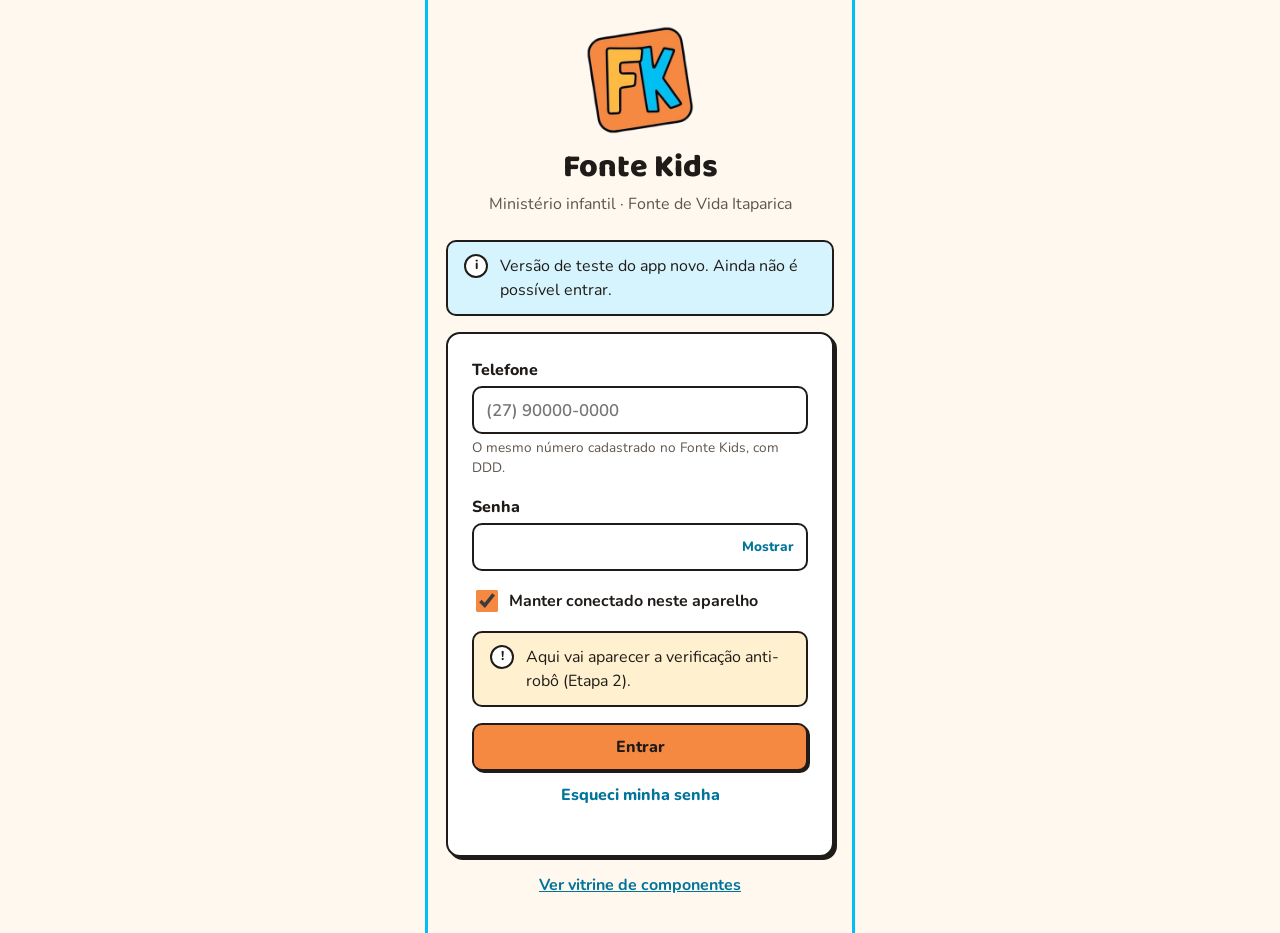
==== app/index.html @ 0ccd860a "Fase 10 etapa 1: esqueleto do app novo (visual da logo, navegação, vitrine, tela de entrar só visual" ====
<!doctype html>
<html lang="pt-BR">
<head>
  <meta charset="utf-8">
  <meta name="viewport" content="width=device-width, initial-scale=1, viewport-fit=cover">
  <!-- Segurança: o app só fala com o próprio endereço, o Supabase, o Cloudinary
       (fotos) e o captcha da Cloudflare. Nada de scripts de terceiros. -->
  <meta http-equiv="Content-Security-Policy" content="default-src 'self'; script-src 'self' https://challenges.cloudflare.com; style-src 'self'; font-src 'self'; img-src 'self' data: blob: https://res.cloudinary.com; connect-src 'self' https://pnujayydfuimfhcgrxjo.supabase.co wss://pnujayydfuimfhcgrxjo.supabase.co; frame-src https://challenges.cloudflare.com; object-src 'none'; base-uri 'self'; form-action 'self'">
  <meta name="referrer" content="no-referrer">
  <meta name="robots" content="noindex, nofollow">
  <meta name="theme-color" content="#f58941">
  <title>Fonte Kids</title>
  <link rel="icon" type="image/png" href="img/logo.png">
  <link rel="apple-touch-icon" href="img/logo.png">
  <link rel="preload" href="fonts/nunito-latin-400-normal.woff2" as="font" type="font/woff2" crossorigin>
  <link rel="preload" href="fonts/baloo-2-latin-800-normal.woff2" as="font" type="font/woff2" crossorigin>
  <link rel="stylesheet" href="css/tema.css">
  <link rel="stylesheet" href="css/componentes.css">
  <script src="vendor/supabase-2.118.0.js" defer></script>
  <script type="module" src="js/app.js"></script>
</head>
<body>
  <div id="app">
    <div class="carregando" role="status"><span class="girando" aria-hidden="true"></span>Carregando…</div>
  </div>
  <noscript><p class="centro">O Fonte Kids precisa do JavaScript ligado no navegador.</p></noscript>
</body>
</html>
---- app/css/tema.css ----
/* =====================================================================
   Fonte Kids – tema (cores, fontes, espaçamentos)
   Paleta tirada da logo: laranja, amarelo, azul e contorno escuro.
   Fontes servidas pelo próprio app (sem Google Fonts: nenhum dado de
   acesso vai para terceiros).
   ===================================================================== */
@font-face { font-family: "Baloo 2"; font-weight: 700; font-display: swap; src: url("../fonts/baloo-2-latin-700-normal.woff2") format("woff2"); }
@font-face { font-family: "Baloo 2"; font-weight: 800; font-display: swap; src: url("../fonts/baloo-2-latin-800-normal.woff2") format("woff2"); }
@font-face { font-family: "Nunito"; font-weight: 400; font-display: swap; src: url("../fonts/nunito-latin-400-normal.woff2") format("woff2"); }
@font-face { font-family: "Nunito"; font-weight: 600; font-display: swap; src: url("../fonts/nunito-latin-600-normal.woff2") format("woff2"); }
@font-face { font-family: "Nunito"; font-weight: 700; font-display: swap; src: url("../fonts/nunito-latin-700-normal.woff2") format("woff2"); }
@font-face { font-family: "Nunito"; font-weight: 800; font-display: swap; src: url("../fonts/nunito-latin-800-normal.woff2") format("woff2"); }

:root {
  color-scheme: light;

  /* Marca (da logo) */
  --laranja: #f58941;
  --laranja-escuro: #c9621f;
  --laranja-claro: #fde3cf;
  --amarelo: #fdbb43;
  --amarelo-claro: #fff1cf;
  --azul: #00bff3;
  --azul-texto: #00749a;   /* azul com contraste para texto/links */
  --azul-claro: #d6f4fd;
  --contorno: #1f1b18;     /* traço preto da logo */

  /* Neutros */
  --fundo: #fff8ef;
  --superficie: #ffffff;
  --texto: #1f1b18;
  --texto-suave: #5e554d;
  --borda-suave: #e9ddcf;

  /* Estados */
  --sucesso: #1f8a4c;  --sucesso-claro: #dcf3e4;
  --atencao: #9a6200;  --atencao-claro: #fff1cf;
  --erro: #b3261e;     --erro-claro: #fbe1de;

  /* Tipografia */
  --fonte-titulo: "Baloo 2", "Nunito", system-ui, sans-serif;
  --fonte-texto: "Nunito", system-ui, -apple-system, "Segoe UI", sans-serif;

  /* Forma (traço de desenho, como na logo) */
  --traco: 2px solid var(--contorno);
  --raio: 14px;
  --raio-p: 10px;
  --sombra: 3px 3px 0 var(--contorno);
  --sombra-p: 2px 2px 0 var(--contorno);

  /* Espaços */
  --e1: 4px; --e2: 8px; --e3: 12px; --e4: 16px; --e5: 24px; --e6: 32px;
  --largura: 560px;
}

*, *::before, *::after { box-sizing: border-box; }
html { -webkit-text-size-adjust: 100%; }
body {
  margin: 0;
  min-height: 100dvh;
  background: var(--fundo);
  color: var(--texto);
  font-family: var(--fonte-texto);
  font-size: 16px;
  line-height: 1.5;
}
h1, h2, h3 { font-family: var(--fonte-titulo); line-height: 1.15; margin: 0 0 var(--e3); }
h1 { font-size: 1.9rem; font-weight: 800; }
h2 { font-size: 1.4rem; font-weight: 800; }
h3 { font-size: 1.15rem; font-weight: 700; }
p { margin: 0 0 var(--e3); }
a { color: var(--azul-texto); font-weight: 700; }
img { max-width: 100%; display: block; }
:focus-visible { outline: 3px solid var(--azul); outline-offset: 2px; }
.so-leitor { position: absolute; width: 1px; height: 1px; overflow: hidden; clip: rect(0 0 0 0); white-space: nowrap; }

@media (prefers-reduced-motion: reduce) {
  * { animation: none !important; transition: none !important; }
}
---- app/css/componentes.css ----
/* =====================================================================
   Fonte Kids – componentes reutilizáveis
   ===================================================================== */

/* ---------- Estrutura ---------- */
.topo {
  display: flex; align-items: center; gap: var(--e3);
  padding: var(--e3) var(--e4);
  background: var(--superficie);
  border-bottom: var(--traco);
  position: sticky; top: 0; z-index: 10;
}
.topo__logo { width: 40px; height: 40px; }
.topo__nome { font-family: var(--fonte-titulo); font-weight: 800; font-size: 1.25rem; margin: 0; }
.topo__acoes { margin-left: auto; display: flex; gap: var(--e2); }

.conteudo {
  width: 100%; max-width: var(--largura);
  margin: 0 auto;
  padding: var(--e5) var(--e4) var(--e6);
}
.rodape { text-align: center; color: var(--texto-suave); font-size: .8rem; padding: var(--e4); }

/* Tela centralizada (login, 1º acesso) */
.tela-central {
  min-height: 100dvh;
  display: flex; flex-direction: column; justify-content: center;
  padding: var(--e5) var(--e4);
  max-width: 420px; margin: 0 auto;
}
.marca { text-align: center; margin-bottom: var(--e5); }
.marca img { width: 112px; height: 112px; margin: 0 auto var(--e2); }
.marca__titulo { font-family: var(--fonte-titulo); font-weight: 800; font-size: 2rem; margin: 0; }
.marca__sub { color: var(--texto-suave); margin: 0; }

/* ---------- Cartão ---------- */
.cartao {
  background: var(--superficie);
  border: var(--traco); border-radius: var(--raio);
  box-shadow: var(--sombra);
  padding: var(--e5);
  margin-bottom: var(--e4);
}
.cartao--laranja { background: var(--laranja-claro); }
.cartao--amarelo { background: var(--amarelo-claro); }
.cartao--azul    { background: var(--azul-claro); }

/* ---------- Botões ---------- */
.botao {
  display: inline-flex; align-items: center; justify-content: center; gap: var(--e2);
  min-height: 48px; padding: 0 var(--e5);
  font: 800 1rem var(--fonte-texto);
  color: var(--contorno);
  background: var(--superficie);
  border: var(--traco); border-radius: var(--raio-p);
  box-shadow: var(--sombra-p);
  cursor: pointer; text-decoration: none;
  transition: transform .08s, box-shadow .08s;
}
.botao:hover { transform: translate(-1px, -1px); box-shadow: 3px 3px 0 var(--contorno); }
.botao:active { transform: translate(2px, 2px); box-shadow: 0 0 0 var(--contorno); }
.botao[disabled] { opacity: .55; cursor: not-allowed; transform: none; box-shadow: var(--sombra-p); }
.botao--primario   { background: var(--laranja); }
.botao--secundario { background: var(--amarelo); }
.botao--azul       { background: var(--azul); }
.botao--perigo     { background: var(--erro); color: #fff; }
.botao--texto { border-color: transparent; box-shadow: none; background: transparent; color: var(--azul-texto); padding: 0 var(--e2); }
.botao--texto:hover, .botao--texto:active { transform: none; box-shadow: none; text-decoration: underline; }
.botao--largo { width: 100%; }
.botao--pequeno { min-height: 36px; padding: 0 var(--e3); font-size: .9rem; }

/* ---------- Formulários ---------- */
.campo { display: flex; flex-direction: column; gap: var(--e1); margin-bottom: var(--e4); }
.campo__rotulo { font-weight: 800; }
.campo__ajuda { font-size: .85rem; color: var(--texto-suave); }
.campo__erro { font-size: .85rem; color: var(--erro); font-weight: 700; }
.entrada {
  min-height: 48px; width: 100%;
  padding: 0 var(--e3);
  font: 600 1.05rem var(--fonte-texto); color: var(--texto);
  background: var(--superficie);
  border: var(--traco); border-radius: var(--raio-p);
}
.entrada:focus { outline: none; border-color: var(--azul-texto); box-shadow: 0 0 0 3px var(--azul-claro); }
.entrada[aria-invalid="true"] { border-color: var(--erro); }
.senha-box { position: relative; }
.senha-box .entrada { padding-right: 76px; }
.senha-box .botao--texto { position: absolute; right: 4px; top: 50%; transform: translateY(-50%); min-height: 40px; font-size: .85rem; }
.marcar { display: flex; align-items: center; gap: var(--e2); font-weight: 700; cursor: pointer; margin-bottom: var(--e4); }
.marcar input { width: 22px; height: 22px; accent-color: var(--laranja); }

/* ---------- Avisos ---------- */
.aviso {
  display: flex; gap: var(--e3); align-items: flex-start;
  padding: var(--e3) var(--e4);
  border: var(--traco); border-radius: var(--raio-p);
  margin-bottom: var(--e4);
  background: var(--azul-claro);
}
.aviso__icone { font-weight: 800; flex: none; width: 24px; height: 24px; border-radius: 50%; border: var(--traco);
  display: grid; place-items: center; font-size: .8rem; background: var(--superficie); }
.aviso p { margin: 0; }
.aviso--sucesso { background: var(--sucesso-claro); }
.aviso--atencao { background: var(--atencao-claro); }
.aviso--erro    { background: var(--erro-claro); }

/* Mensagem rápida (toast) */
.toasts { position: fixed; left: 50%; bottom: var(--e5); transform: translateX(-50%);
  display: flex; flex-direction: column; gap: var(--e2); z-index: 100; width: min(92vw, 420px); }
.toasts .aviso { box-shadow: var(--sombra); margin: 0; animation: subir .2s ease-out; }
@keyframes subir { from { opacity: 0; transform: translateY(8px); } to { opacity: 1; transform: none; } }

/* ---------- Etiquetas, listas, carregando ---------- */
.etiqueta { display: inline-block; padding: 2px var(--e2); border: var(--traco); border-radius: 999px;
  font-size: .8rem; font-weight: 800; background: var(--amarelo-claro); }
.etiqueta--azul { background: var(--azul-claro); }
.etiqueta--laranja { background: var(--laranja-claro); }

.lista { list-style: none; margin: 0; padding: 0; display: flex; flex-direction: column; gap: var(--e2); }
.lista__item { display: flex; align-items: center; gap: var(--e3); padding: var(--e3);
  background: var(--superficie); border: var(--traco); border-radius: var(--raio-p); }
.avatar { width: 44px; height: 44px; border-radius: 50%; border: var(--traco); flex: none;
  display: grid; place-items: center; font-weight: 800; background: var(--amarelo); overflow: hidden; }
.avatar img { width: 100%; height: 100%; object-fit: cover; }

.carregando { display: flex; align-items: center; justify-content: center; gap: var(--e3);
  padding: var(--e6); color: var(--texto-suave); font-weight: 700; }
.girando { width: 28px; height: 28px; border-radius: 50%; border: 4px solid var(--laranja-claro);
  border-top-color: var(--laranja); animation: girar .8s linear infinite; }
@keyframes girar { to { transform: rotate(360deg); } }

.grade { display: grid; gap: var(--e3); grid-template-columns: repeat(auto-fit, minmax(140px, 1fr)); }
.linha { display: flex; flex-wrap: wrap; gap: var(--e2); align-items: center; }
.amostra { height: 56px; border: var(--traco); border-radius: var(--raio-p); display: flex; align-items: flex-end;
  padding: var(--e1) var(--e2); font-size: .75rem; font-weight: 800; }
.separador { border: 0; border-top: 2px dashed var(--borda-suave); margin: var(--e5) 0; }
.centro { text-align: center; }
.suave { color: var(--texto-suave); }
.bg-laranja { background: var(--laranja); }
.bg-amarelo { background: var(--amarelo); }
.bg-azul { background: var(--azul); }
.bg-fundo { background: var(--fundo); }
.bg-contorno { background: var(--contorno); color: #fff; }
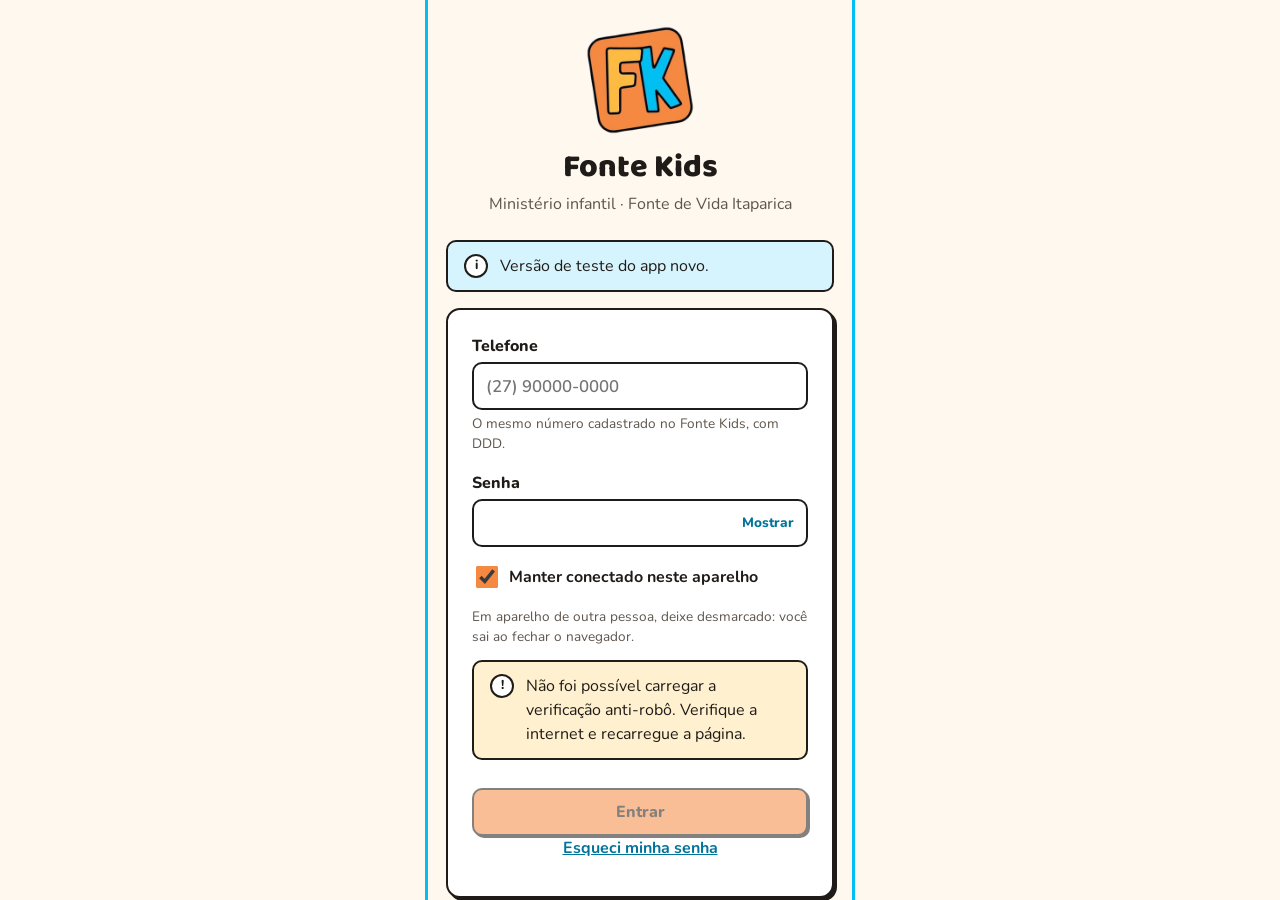
==== commit 48737f22: "Fase 10 etapa 5B: cadastros (lista, busca, ficha com foto e WhatsApp), voluntária também recepção, t" ====
--- a/app/index.html
+++ b/app/index.html
@@ -5,7 +5,7 @@
   <meta name="viewport" content="width=device-width, initial-scale=1, viewport-fit=cover">
   <!-- Segurança: o app só fala com o próprio endereço, o Supabase, o Cloudinary
        (fotos) e o captcha da Cloudflare. Nada de scripts de terceiros. -->
-  <meta http-equiv="Content-Security-Policy" content="default-src 'self'; script-src 'self' https://challenges.cloudflare.com; style-src 'self'; font-src 'self'; img-src 'self' data: blob: https://res.cloudinary.com; connect-src 'self' https://pnujayydfuimfhcgrxjo.supabase.co wss://pnujayydfuimfhcgrxjo.supabase.co; frame-src https://challenges.cloudflare.com; object-src 'none'; base-uri 'self'; form-action 'self'">
+  <meta http-equiv="Content-Security-Policy" content="default-src 'self'; script-src 'self' https://challenges.cloudflare.com; style-src 'self'; font-src 'self'; img-src 'self' data: blob: https://res.cloudinary.com https://api.cloudinary.com; connect-src 'self' https://pnujayydfuimfhcgrxjo.supabase.co wss://pnujayydfuimfhcgrxjo.supabase.co; frame-src https://challenges.cloudflare.com; object-src 'none'; base-uri 'self'; form-action 'self'">
   <meta name="referrer" content="no-referrer">
   <meta name="robots" content="noindex, nofollow">
   <meta name="theme-color" content="#f58941">
--- a/app/css/componentes.css
+++ b/app/css/componentes.css
@@ -10,6 +10,7 @@
   border-bottom: var(--traco);
   position: sticky; top: 0; z-index: 10;
 }
+.topo__marca { display: flex; align-items: center; gap: var(--e3); color: var(--texto); text-decoration: none; }
 .topo__logo { width: 40px; height: 40px; }
 .topo__nome { font-family: var(--fonte-titulo); font-weight: 800; font-size: 1.25rem; margin: 0; }
 .topo__acoes { margin-left: auto; display: flex; gap: var(--e2); }
@@ -141,3 +142,103 @@
 .bg-azul { background: var(--azul); }
 .bg-fundo { background: var(--fundo); }
 .bg-contorno { background: var(--contorno); color: #fff; }
+
+/* Verificação anti-robô (Turnstile) – reserva o espaço do quadro */
+.captcha { min-height: 65px; display: flex; justify-content: center; margin: 0.25rem 0 0.75rem; }
+.captcha .aviso { width: 100%; }
+
+/* ---------- 1º acesso (Fase 10 · Etapa 3) ---------- */
+[hidden] { display: none !important; }
+.passo-rotulo { margin: 0; font-weight: 800; font-size: .85rem; letter-spacing: .04em; text-transform: uppercase; color: var(--laranja-escuro); }
+.termo-texto {
+  max-height: 50vh; overflow-y: auto; white-space: pre-wrap; overflow-wrap: anywhere;
+  padding: var(--e3); margin-bottom: var(--e2);
+  background: var(--fundo); border: var(--traco); border-radius: var(--raio-p);
+}
+.termo-texto:focus { outline: 3px solid var(--azul-claro); }
+select.entrada { cursor: pointer; }
+.crianca-rel { margin-bottom: var(--e4); }
+.crianca-rel .campo:last-child { margin-bottom: 0; }
+.crianca-rel__nome { font-family: var(--fonte-titulo); font-weight: 800; font-size: 1.2rem; margin: 0 0 var(--e3); }
+
+/* ---------- Casca: sino e menu (Fase 10 · Etapa 4) ---------- */
+.icone { width: 24px; height: 24px; fill: currentColor; }
+.botao-icone {
+  position: relative; display: inline-grid; place-items: center;
+  width: 44px; height: 44px; padding: 0;
+  color: var(--contorno); background: var(--superficie);
+  border: var(--traco); border-radius: var(--raio-p); box-shadow: var(--sombra-p);
+  cursor: pointer;
+}
+.botao-icone[aria-current="page"], .botao-icone[aria-expanded="true"] { background: var(--amarelo); }
+.sino__contagem {
+  position: absolute; top: -8px; right: -8px; min-width: 22px; height: 22px; padding: 0 5px;
+  display: grid; place-items: center; border-radius: 999px; border: var(--traco);
+  background: var(--laranja); font-size: .75rem; font-weight: 800; line-height: 1;
+}
+.menu {
+  position: absolute; top: calc(100% + 6px); right: var(--e4);
+  width: min(260px, calc(100vw - 32px));
+  background: var(--superficie); border: var(--traco); border-radius: var(--raio); box-shadow: var(--sombra);
+  padding: var(--e2); z-index: 20;
+}
+.menu__lista { list-style: none; margin: 0; padding: 0; }
+.menu__item {
+  display: block; width: 100%; padding: var(--e3); border: 0; border-radius: var(--raio-p);
+  background: none; text-align: left; font: 700 1rem var(--fonte-texto); color: var(--texto);
+  text-decoration: none; cursor: pointer;
+}
+.menu__item:hover { background: var(--fundo); }
+.menu__item[aria-current="page"] { background: var(--amarelo-claro); }
+.menu__item--sair { color: var(--erro); border-top: 2px dashed var(--borda-suave); border-radius: 0; margin-top: var(--e1); }
+
+/* ---------- Início, perfil e notificações ---------- */
+.cabecalho-tela { display: flex; flex-wrap: wrap; align-items: center; justify-content: space-between; gap: var(--e2); margin-bottom: var(--e3); }
+.cabecalho-tela h1 { margin: 0; }
+.atalho { display: flex; align-items: center; justify-content: space-between; gap: var(--e3); }
+.atalho__titulo { margin: 0; }
+.atalho__texto { margin: 0; }
+
+.perfil-cabecalho { display: flex; align-items: center; gap: var(--e3); margin-bottom: var(--e4); }
+.perfil-cabecalho__nome { font-family: var(--fonte-titulo); font-weight: 800; font-size: 1.3rem; margin: 0; overflow-wrap: anywhere; }
+.avatar--grande { width: 64px; height: 64px; font-size: 1.3rem; }
+.dados { margin: 0; display: grid; gap: var(--e1); }
+.dados dt { font-weight: 800; font-size: .85rem; color: var(--texto-suave); margin-top: var(--e2); }
+.dados dd { margin: 0; overflow-wrap: anywhere; }
+.lista-simples { margin: 0; padding-left: 1.2em; }
+
+.notif { padding: var(--e3) var(--e4); background: var(--superficie); border: var(--traco); border-radius: var(--raio-p); }
+.notif--nova { background: var(--laranja-claro); }
+.notif__topo { display: flex; align-items: flex-start; justify-content: space-between; gap: var(--e2); }
+.notif__titulo { font-weight: 800; margin: 0; }
+.notif__corpo { margin: var(--e1) 0 0; overflow-wrap: anywhere; }
+.notif__quando { font-size: .8rem; color: var(--texto-suave); margin: var(--e1) 0 0; }
+.notif .linha { margin-top: var(--e2); }
+
+/* ---------- Gestão de logins (Fase 10 · Etapa 5A) ---------- */
+.abas { display: flex; gap: var(--e2); flex-wrap: wrap; margin: var(--e4) 0; }
+.aba {
+  position: relative; min-height: 44px; padding: 0 var(--e4);
+  font: 800 1rem var(--fonte-texto); color: var(--texto);
+  background: var(--superficie); border: var(--traco); border-radius: 999px; cursor: pointer;
+}
+.aba[aria-selected="true"] { background: var(--amarelo); }
+.aba:focus-visible { outline: 3px solid var(--azul-texto); outline-offset: 2px; }
+.aba__contagem { position: static; display: inline-grid; margin-left: var(--e2); vertical-align: middle; }
+.aba__contagem[hidden] { display: none; }
+.confirmacao { width: 100%; padding: var(--e3); background: var(--amarelo-claro); border: var(--traco); border-radius: var(--raio-p); }
+.confirmacao p { margin: 0 0 var(--e2); }
+.notif .etiqueta { margin-top: var(--e1); }
+.progresso { width: 100%; height: 18px; accent-color: var(--laranja); }
+
+/* ---------- Cadastros e ficha (Fase 10 · Etapa 5B) ---------- */
+.lista__item--link { color: inherit; text-decoration: none; box-shadow: var(--sombra-p); }
+.lista__item--link:hover { background: var(--amarelo-claro); }
+.lista__item--link:focus-visible { outline: 3px solid var(--azul-texto); outline-offset: 2px; }
+.lista__texto { min-width: 0; flex: 1; }
+.lista__texto .linha { margin-top: var(--e1); }
+.avatar--foto { width: 96px; height: 96px; font-size: 1.6rem; }
+.avatar--foto img { display: block; }
+.perfil-cabecalho h1.perfil-cabecalho__nome { margin: 0; }
+.botao--whatsapp { background: #1f8a4c; color: #fff; }
+.botao--whatsapp:hover { background: #18703d; }
